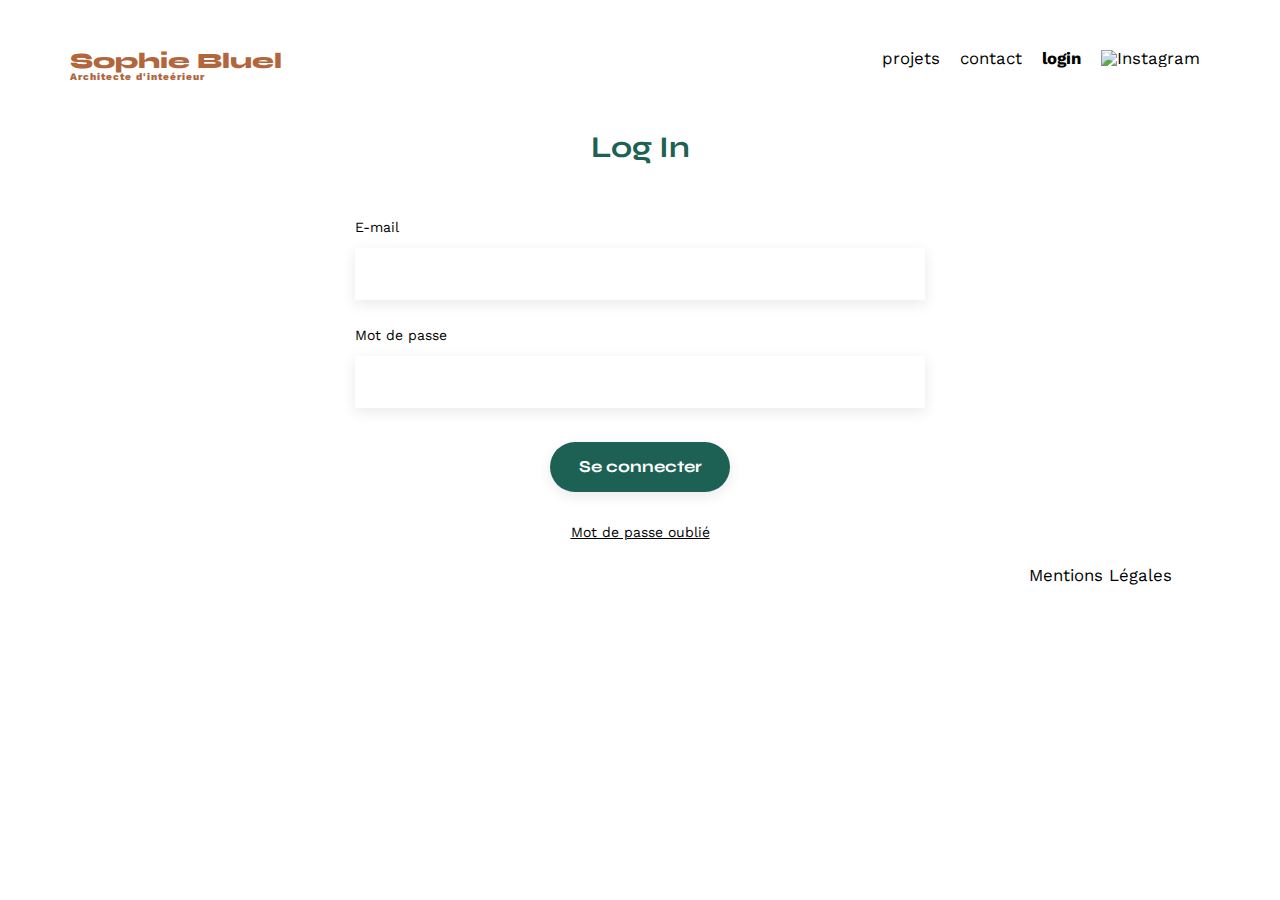
==== FrontEnd/login.html @ e0e80517 "feat: page login" ====
<!DOCTYPE html>
<html lang="fr">
  <head>
    <meta charset="UTF-8" />
    <title>Sophie Bluel - Architecte d'intérieur</title>
    <meta name="viewport" content="width=device-width, initial-scale=1.0" />
    <link rel="preconnect" href="https://fonts.googleapis.com" />
    <link rel="preconnect" href="https://fonts.gstatic.com" crossorigin />
    <link
      href="https://fonts.googleapis.com/css2?family=Syne:wght@700;800&family=Work+Sans&display=swap"
      rel="stylesheet"
    />
    <meta name="description" content="" />
    <link rel="stylesheet" href="./assets/style.css" />
    <script src="./assets/scripts/login.js"></script>
  </head>

  <body>
    <header>
      <h1>Sophie Bluel <span>Architecte d'inteérieur</span></h1>
      <nav>
        <ul>
          <li class="section-nav"><a href="index.html">projets</a></li>
          <li class="section-nav"><a href="index.html#contact">contact</a></li>
          <li class="section-nav active">
            <a href="login.html">login</a>
          </li>
          <li class="section-nav">
            <img src="./assets/icons/instagram.png" alt="Instagram" />
          </li>
        </ul>
      </nav>
    </header>
    
    <main>
      <section id="login">
        <h2>Log In</h2>
        <form>
          <label for="email">E-mail</label>
          <input type="email" name="email" required />
          <label for="password">Mot de passe</label>
          <input type="password" name="password" required />
          <input type="submit" value="Se connecter" />
        </form>
        <p>Mot de passe oublié</p>
      </section>
    </main>

    <footer>
      <nav>
        <ul>
          <li>Mentions Légales</li>
        </ul>
      </nav>
    </footer>
  </body>
</html>
---- FrontEnd/assets/style.css ----
/* http://meyerweb.com/eric/tools/css/reset/
   v2.0 | 20110126
   License: none (public domain)
*/

html,
body,
div,
span,
applet,
object,
iframe,
h1,
h2,
h3,
h4,
h5,
h6,
p,
blockquote,
pre,
a,
abbr,
acronym,
address,
big,
cite,
code,
del,
dfn,
em,
img,
ins,
kbd,
q,
s,
samp,
small,
strike,
strong,
sub,
sup,
tt,
var,
b,
u,
i,
center,
dl,
dt,
dd,
ol,
ul,
li,
fieldset,
form,
label,
legend,
table,
caption,
tbody,
tfoot,
thead,
tr,
th,
td,
article,
aside,
canvas,
details,
embed,
figure,
figcaption,
footer,
header,
hgroup,
menu,
nav,
output,
ruby,
section,
summary,
time,
mark,
audio,
video {
  margin: 0;
  padding: 0;
  border: 0;
  font-size: 100%;
  font: inherit;
  vertical-align: baseline;
}
/* HTML5 display-role reset for older browsers */
article,
aside,
details,
figcaption,
figure,
footer,
header,
hgroup,
menu,
nav,
section {
  display: block;
}
body {
  line-height: 1;
}
ol,
ul {
  list-style: none;
}
blockquote,
q {
  quotes: none;
}
blockquote:before,
blockquote:after,
q:before,
q:after {
  content: "";
  content: none;
}
table {
  border-collapse: collapse;
  border-spacing: 0;
}
/** end reset css**/
body {
  max-width: 1140px;
  margin: auto;
  font-family: "Work Sans";
  font-size: 14px;
}
header {
  display: flex;
  justify-content: space-between;
  margin: 50px 0;
}
section {
  margin: 50px 0;
}

h1 {
  display: flex;
  flex-direction: column;
  font-family: "Syne";
  font-size: 22px;
  font-weight: 800;
  color: #b1663c;
}

h1 > span {
  font-family: "Work Sans";
  font-size: 10px;
  letter-spacing: 0.1em;
}

h2 {
  font-family: "Syne";
  font-weight: 700;
  font-size: 30px;
  color: #1d6154;
}
nav ul {
  display: flex;
  align-items: center;
  list-style-type: none;
}
nav li {
  padding: 0 10px;
  font-size: 1.2em;
}

li:hover {
  color: #b1663c;
}
#introduction {
  display: flex;
  align-items: center;
}
#introduction figure {
  flex: 1;
}
#introduction img {
  display: block;
  margin: auto;
  width: 80%;
}

#introduction article {
  flex: 1;
}
#introduction h2 {
  margin-bottom: 1em;
}

#introduction p {
  margin-bottom: 0.5em;
}
#portfolio h2 {
  text-align: center;
  margin-bottom: 1em;
}

.gallery {
  width: 100%;
  display: grid;
  grid-template-columns: 1fr 1fr 1fr;
  grid-column-gap: 20px;
  grid-row-gap: 20px;
}

.gallery img {
  width: 100%;
}
#contact {
  width: 50%;
  margin: auto;
}
#contact > * {
  text-align: center;
}
#contact h2 {
  margin-bottom: 20px;
}
#contact form {
  text-align: left;
  margin-top: 30px;
  display: flex;
  flex-direction: column;
}

#contact input {
  height: 50px;
  font-size: 1.2em;
  border: none;
  box-shadow: 0px 4px 14px rgba(0, 0, 0, 0.09);
}
#contact label {
  margin: 2em 0 1em 0;
}
#contact textarea {
  border: none;
  box-shadow: 0px 4px 14px rgba(0, 0, 0, 0.09);
}

input[type="submit"] {
  font-family: "Syne";
  font-weight: 700;
  color: white;
  background-color: #1d6154;
  margin: 2em auto;
  width: 180px;
  text-align: center;
  border-radius: 60px;
  cursor: pointer;
}

footer nav ul {
  display: flex;
  justify-content: flex-end;
  margin: 2em;
}


/** CSS RAJOUTE **/

#filter-btn {
    display: flex;
    flex-direction: row;
    justify-content: center;
    gap: 10px;
    margin: 50px;
}

#filter-btn button {
    color: #1D6154;
    text-align: center;
    font-family: "Syne";
    font-size: 15px;
    border-radius: 60px;
    border: 1px solid #1D6154;
    background-color: #ffffff;
    padding: 9px 14px;
    min-width: 100px;
}

 #filter-btn button:hover{
   color: #ffffff;
    background-color: #1D6154;
	cursor: pointer;
} 
#filter-btn button.active {
    color: #ffffff;
    background-color: #1D6154;
}

nav a {
  text-decoration: none;
  color: black;
}
nav a:hover {
color: #B1663C;
}
.active {
  font-weight: bold;
}

#login {
  width: 50%;
  margin: auto;
}
#login > * {
  text-align: center;
}
#login h2 {
  margin-bottom: 20px;
}
#login form {
  text-align: left;
  margin-top: 30px;
  display: flex;
  flex-direction: column;
}

#login input {
  height: 50px;
  font-size: 1.2em;
  border: none;
  box-shadow: 0px 4px 14px rgba(0, 0, 0, 0.09);
}
#login label {
  margin: 2em 0 1em 0;
}
#login textarea {
  border: none;
  box-shadow: 0px 4px 14px rgba(0, 0, 0, 0.09);
}
#login p {
  text-decoration: underline;
  cursor: pointer;
}
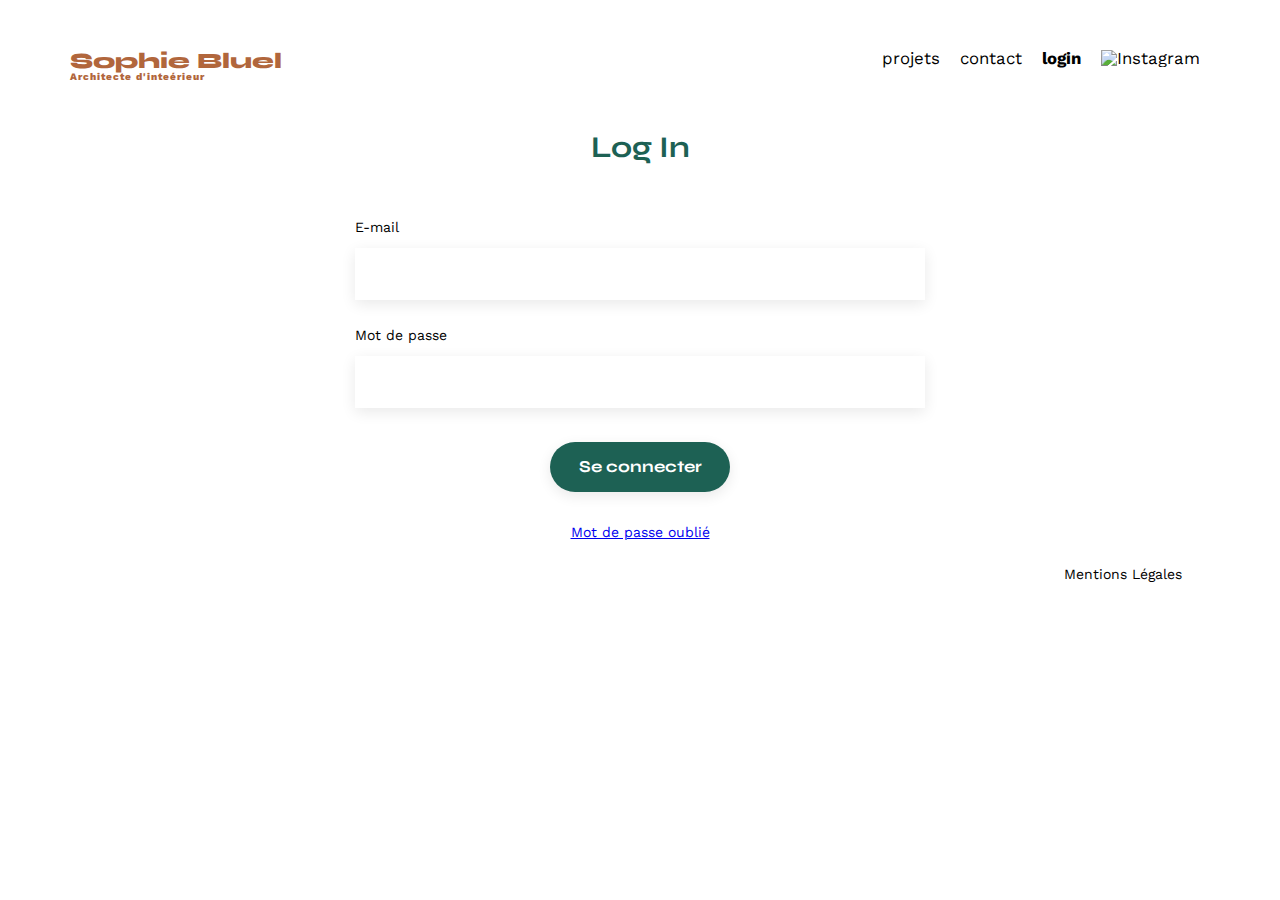
==== commit ff0af0f5: "feat: fetch user and connexion" ====
--- a/FrontEnd/login.html
+++ b/FrontEnd/login.html
@@ -12,7 +12,6 @@
     />
     <meta name="description" content="" />
     <link rel="stylesheet" href="./assets/style.css" />
-    <script src="./assets/scripts/login.js"></script>
   </head>
 
   <body>
@@ -37,21 +36,22 @@
         <h2>Log In</h2>
         <form>
           <label for="email">E-mail</label>
-          <input type="email" name="email" required />
+          <input type="email" name="email" id="email" required />
           <label for="password">Mot de passe</label>
-          <input type="password" name="password" required />
+          <input type="password" name="password" id="password" required />
           <input type="submit" value="Se connecter" />
         </form>
-        <p>Mot de passe oublié</p>
+        <a href="#">Mot de passe oublié</a> 
       </section>
     </main>
 
     <footer>
       <nav>
         <ul>
-          <li>Mentions Légales</li>
+          <a href="#">Mentions Légales</a>
         </ul>
       </nav>
     </footer>
+    <script src="./assets/scripts/login.js"></script>
   </body>
 </html>
--- a/FrontEnd/assets/style.css
+++ b/FrontEnd/assets/style.css
@@ -312,12 +312,12 @@
 #login {
   width: 50%;
   margin: auto;
-}
-#login > * {
-  text-align: center;
-}
+  text-align: center;
+}
+
 #login h2 {
   margin-bottom: 20px;
+  text-align: center;
 }
 #login form {
   text-align: left;
@@ -335,11 +335,15 @@
 #login label {
   margin: 2em 0 1em 0;
 }
-#login textarea {
-  border: none;
-  box-shadow: 0px 4px 14px rgba(0, 0, 0, 0.09);
-}
-#login p {
-  text-decoration: underline;
-  cursor: pointer;
-}+
+.container {
+  display: flex;
+ justify-content: center;
+  margin-bottom: 20px;
+}
+
+#edit-projects {
+  padding: 10px 20px;
+  text-decoration: none;
+  color: black;
+}
